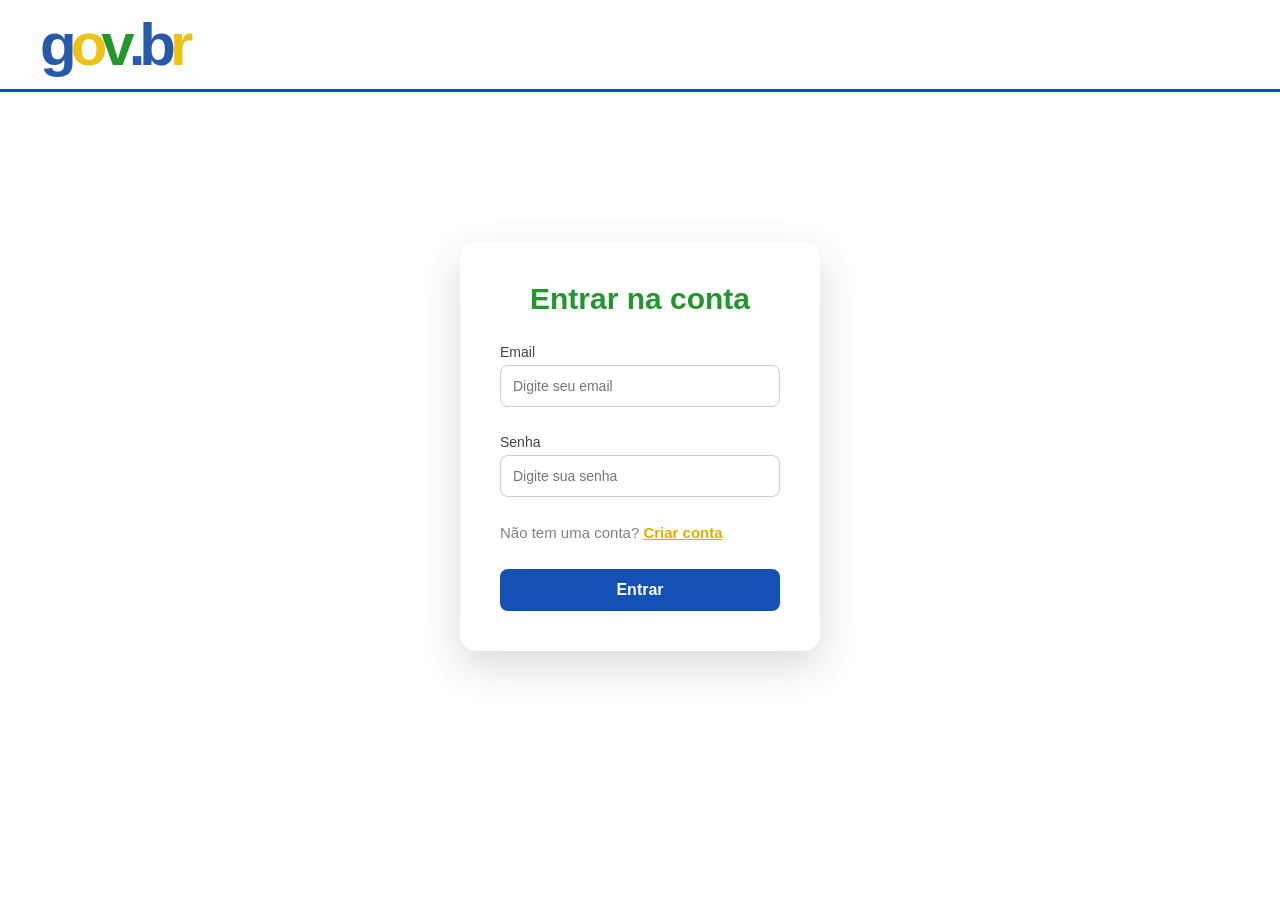
==== index.html @ 87bd5774 "primeiro commit" ====
<!DOCTYPE html>
<html lang="en">
<head>
    <meta charset="UTF-8">
    <meta name="viewport" content="width=device-width, initial-scale=1.0">
    <link rel="stylesheet" href="css/style.css">
    <link rel="icon" href="images/brasil.png">
    <title>Logar no gov</title>
</head>
<body>
   <nav>
    <h1 class="logo">
        <span style="color:#285aaa;">g</span>
        <span style="color:#eec214;">o</span>
        <span style="color:#22972e;">v</span>
        <span style="color:#285aaa;">.</span>
        <span style="color:#285aaa;">b</span>
        <span style="color:#eec214;">r</span>
    </h1>
</nav>

    <form id="login-form" class="login-form">

        <h1>Entrar na conta </h1>

        <div class="input-group">
            <label for="email">Email</label>
            <input type="email" id="email" placeholder="Digite seu email">
              <small id="erro-email" class="erro"></small>
        </div>

        <div class="input-group">
            <label for="senha">Senha</label>
            <input type="password" id="senha" placeholder="Digite sua senha">
               <small id="erro-senha" class="erro"></small>
        </div>

        <p>Não tem uma conta? <a href="">Criar conta</a></p>
        <button type="submit" id="submit">Entrar</button>

    </form>



    <script src="scripts/login.js"></script>
</body>
</html>
---- css/style.css ----
*{
margin:0;
padding:0;
box-sizing:border-box;
font-family: Arial, Helvetica, sans-serif;
}

body{
background-color: #ffffff;
height:100vh;
display:flex;
flex-direction:column;
align-items:center;
}

nav{
width:100%;
border-bottom: 3px solid #1351b4;
}

.logo{
display:flex;
font-size:60px;
font-weight:bold;
padding:10px;
margin-left:30px;
letter-spacing: -6px;
}

/* CARD DO FORM */

.login-form{
background:white;
padding:40px;
border-radius:16px;
width:360px;
margin-top:150px;

display:flex;
flex-direction:column;
gap:18px;

box-shadow:0 15px 40px rgba(0,0,0,0.15);
transition:0.3s;
}

.login-form h1{
    
font-size:30px;
text-align:center;
margin-bottom:10px;
color:#22972e;
}
.login-form p {
font-size: 15px;
color: #818181;
}
.login-form p a{
color: #daae00;
font-weight: bold;
}
.login-form p a:hover{
color:#ffcd07;
}


.input-group{
display:flex;
flex-direction:column;
gap:5px;
}

.input-group label{
font-size:14px;
color:#444;
}

.input-group input{
padding:12px;
border-radius:8px;
border:1px solid #ccc;
outline:none;
font-size:14px;
transition:0.2s;
}

.input-group input:focus{
border-color:#6000ce;
box-shadow:0 0 0 2px rgba(134, 19, 180, 0.15);
}


/* BOTÃO */
button{
padding:12px;
background:#1351b4;
border:none;
border-radius:8px;
color:white;
font-size:16px;
cursor:pointer;
transition:0.2s;
margin-top:10px;
font-weight:bold;
}

button:hover{
background:#0c3f91;

}

/* ERROS */
.erro{
color:#ffffff;
background-color:#bb0000;
font-size:13px;
border-radius: 5px;
padding-left: 5px;
margin-top:4px;

}
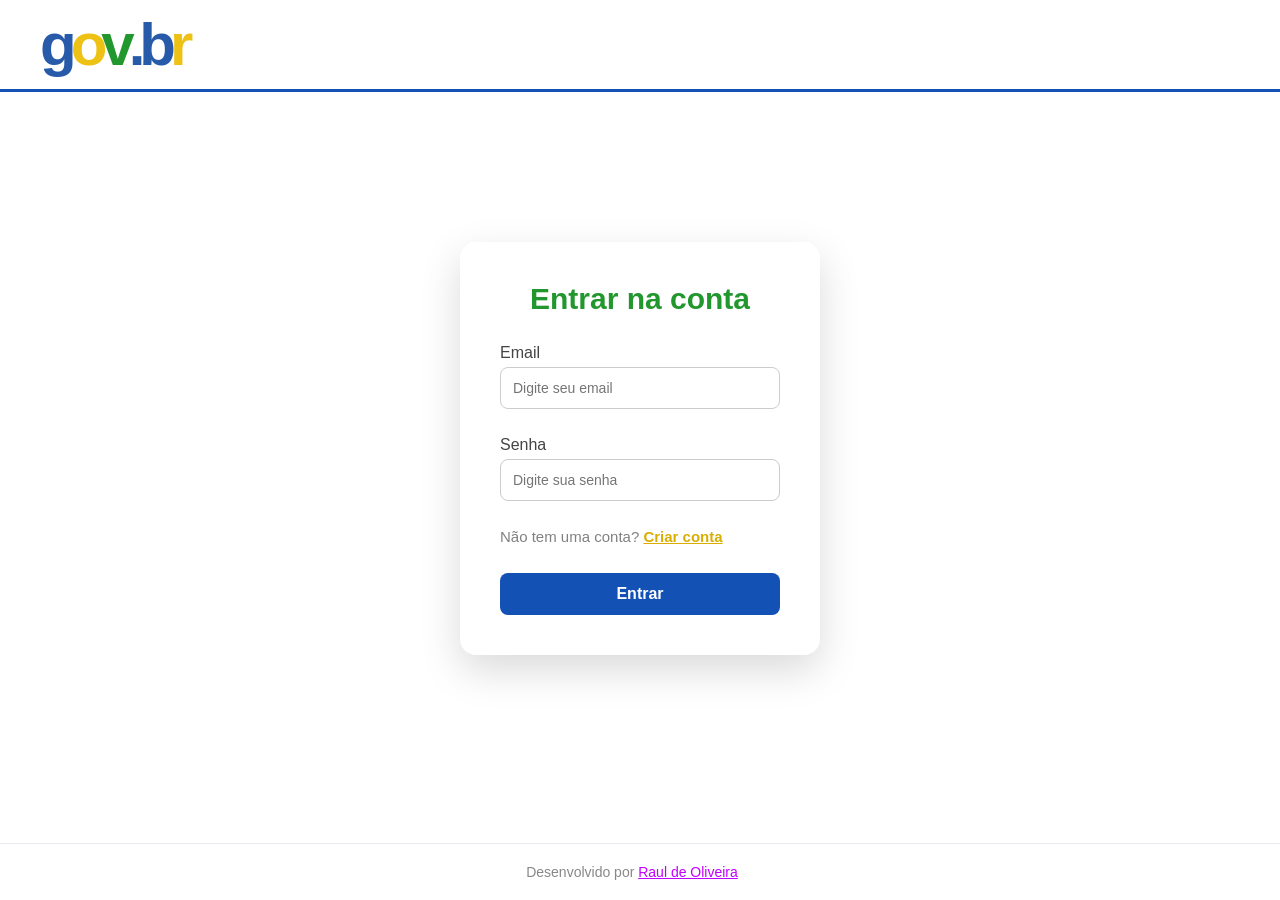
==== commit 58d835e7: "Desenvolvendo footer e responsividade melhorada" ====
--- a/index.html
+++ b/index.html
@@ -40,7 +40,10 @@
 
     </form>
 
-
+    <footer class="footer">
+  <p>Desenvolvido por <a href="https://github.com/Raul-de-Oliveira/">Raul de Oliveira</strong></p>
+  
+</footer>
 
     <script src="scripts/login.js"></script>
 </body>
--- a/css/style.css
+++ b/css/style.css
@@ -7,7 +7,7 @@
 
 body{
 background-color: #ffffff;
-height:100vh;
+min-height:100vh;
 display:flex;
 flex-direction:column;
 align-items:center;
@@ -45,7 +45,7 @@
 }
 
 .login-form h1{
-    
+
 font-size:30px;
 text-align:center;
 margin-bottom:10px;
@@ -71,7 +71,7 @@
 }
 
 .input-group label{
-font-size:14px;
+font-size:16px;
 color:#444;
 }
 
@@ -119,3 +119,58 @@
 margin-top:4px;
 
 }
+.footer {
+  width: 100%;
+  margin-top: auto;
+  padding: 20px 32px;
+  border-top: 1px solid #e8eaf0;
+  background: #fff;
+ 
+  display: flex;
+  align-items: center;
+  justify-content: center;
+  flex-wrap: wrap;
+  gap: 16px;
+ 
+  font-size: 14px;
+  color: #888;
+}
+ 
+ 
+.footer a {
+  display: inline-flex;
+  align-items: center;
+  gap: 6px;
+  text-decoration: none;
+  color:#c300ff; 
+  font-weight: 500;
+  transition: color 0.2s;
+  text-decoration: underline;
+}
+ 
+.footer a:hover {
+  color: #7409ff;
+}
+ 
+@media (max-width: 480px) {
+
+    .logo {
+        font-size: 40px;
+        margin-left: 16px;
+        letter-spacing: -3px;
+    }
+ 
+    .login-form {
+        width: 90%;
+        margin-top: 200px;
+        padding: 28px 20px;
+    }
+ 
+    .login-form h1 {
+        font-size: 24px;
+    }
+ 
+     .footer {
+    font-size: 12px;
+  }
+}
